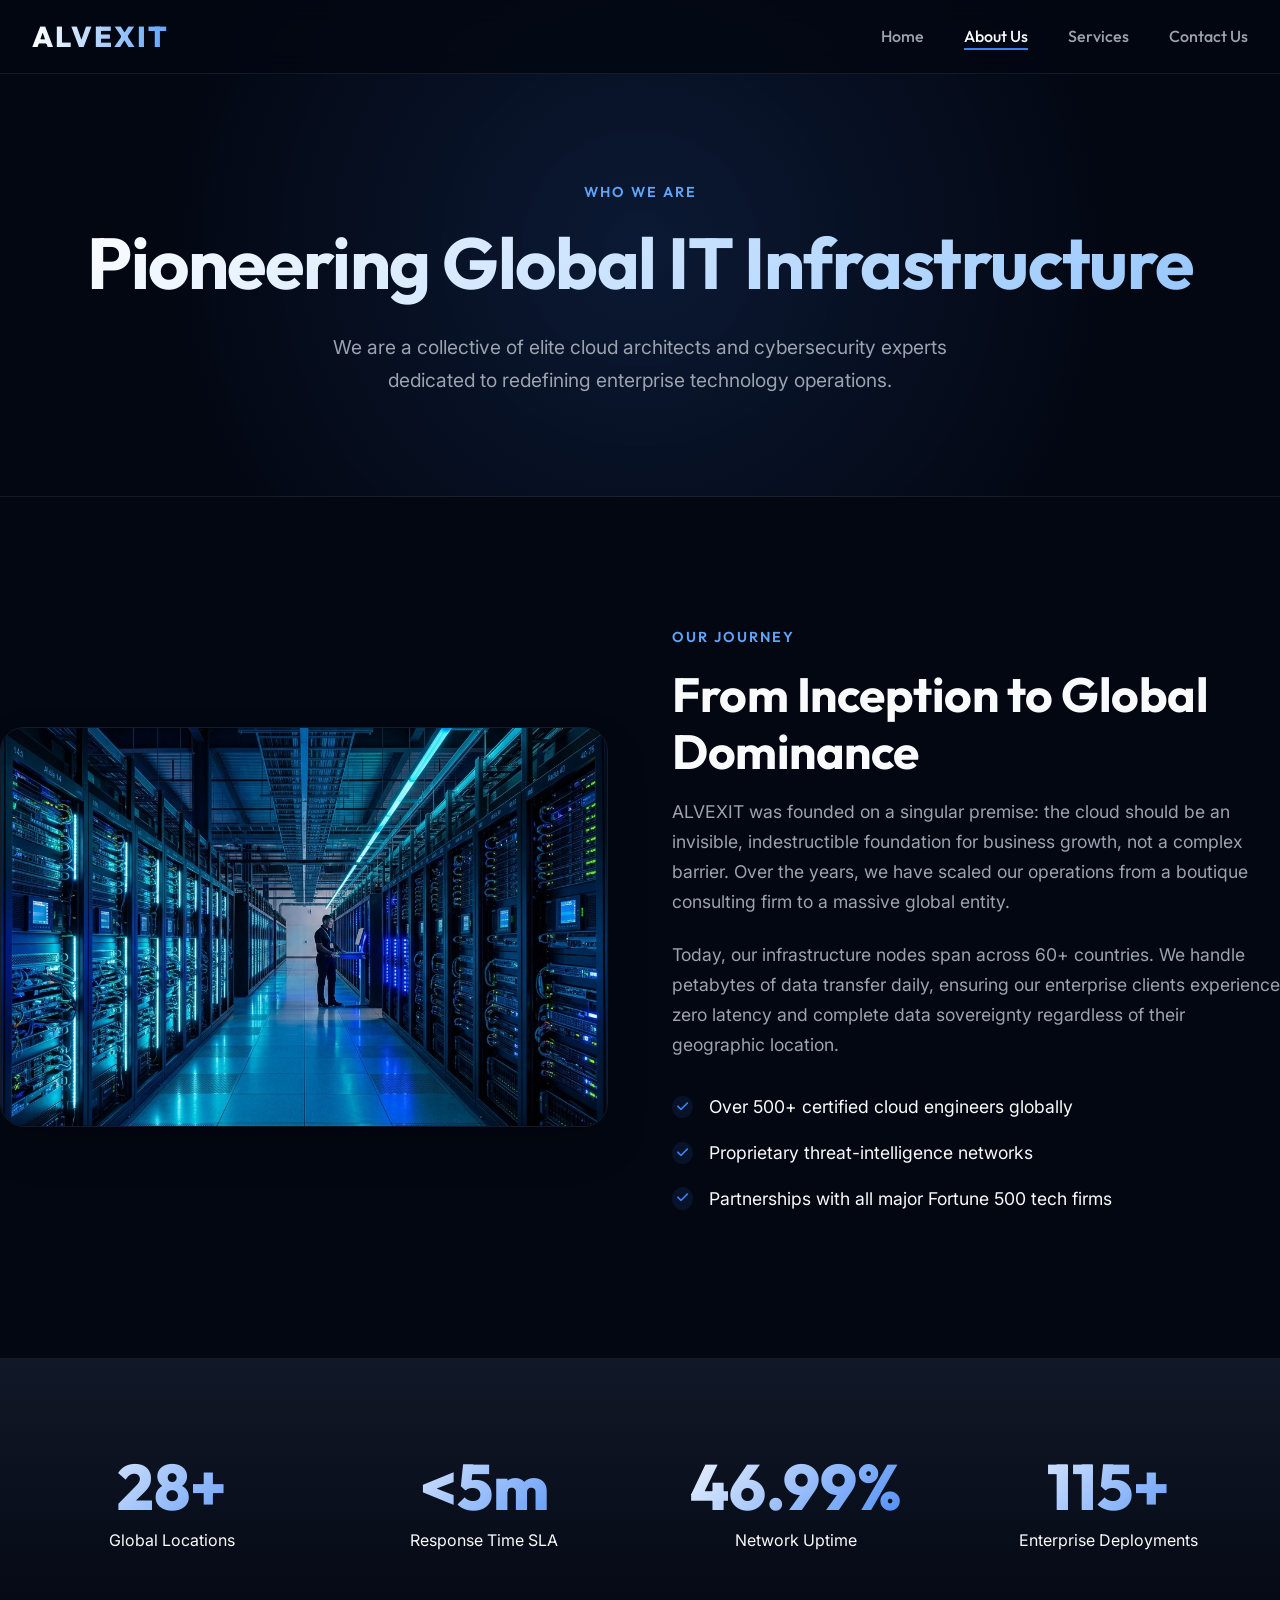
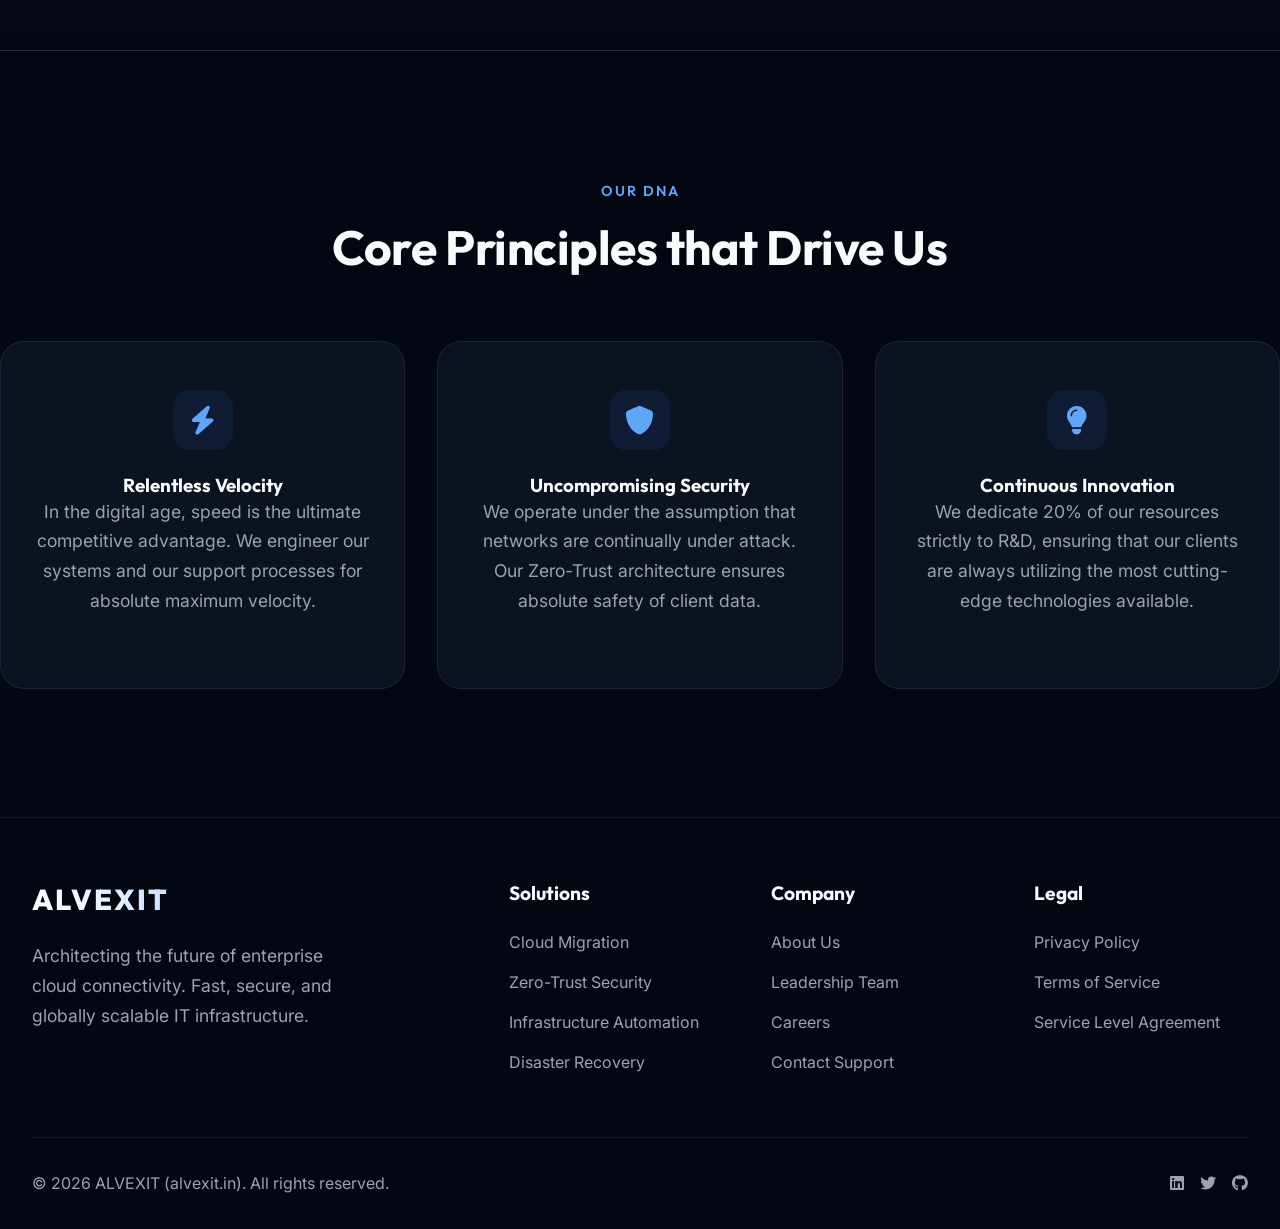
==== about.html @ c4c1284b "Add files via upload" ====
<!DOCTYPE html>
<html lang="en">
<head>
  <meta charset="UTF-8">
  <meta name="viewport" content="width=device-width, initial-scale=1.0">
  <title>About ALVEXIT | IT Cloud Solutions</title>
  <meta name="description" content="Learn about ALVEXIT, our global reach, and our mission to empower enterprise IT.">
  <link rel="stylesheet" href="css/style.css">
  <link rel="stylesheet" href="https://cdnjs.cloudflare.com/ajax/libs/font-awesome/6.4.0/css/all.min.css">
  <style>
    .page-header {
      padding: 180px 0 100px;
      text-align: center;
      background: radial-gradient(circle at center, rgba(59, 130, 246, 0.15) 0%, var(--primary-color) 70%);
      border-bottom: 1px solid var(--border-color);
    }
  </style>
</head>
<body>

  <!-- Navigation -->
  <header>
    <div class="container">
      <nav>
        <a href="index.html" class="logo-text">ALVEXIT</a>
        <div class="mobile-menu-btn">
          <div class="hamburger">
            <span></span>
            <span></span>
            <span></span>
          </div>
        </div>
        <ul class="nav-links">
          <li><a href="index.html">Home</a></li>
          <li><a href="about.html" class="active">About Us</a></li>
          <li><a href="services.html">Services</a></li>
          <li><a href="contact.html">Contact Us</a></li>
        </ul>
      </nav>
    </div>
  </header>

  <!-- Page Header -->
  <div class="page-header">
    <div class="container reveal">
      <span class="section-subtitle">Who We Are</span>
      <h1>Pioneering Global IT Infrastructure</h1>
      <p style="max-width: 700px; margin: 0 auto; font-size: 1.2rem;">We are a collective of elite cloud architects and cybersecurity experts dedicated to redefining enterprise technology operations.</p>
    </div>
  </div>

  <!-- Content Section -->
  <section class="section container">
    <div class="content-block reveal">
      <img src="images/server.png" alt="ALVEXIT Global Headquarters" class="content-image">
      <div>
        <span class="section-subtitle">Our Journey</span>
        <h2>From Inception to Global Dominance</h2>
        <p>ALVEXIT was founded on a singular premise: the cloud should be an invisible, indestructible foundation for business growth, not a complex barrier. Over the years, we have scaled our operations from a boutique consulting firm to a massive global entity.</p>
        <p>Today, our infrastructure nodes span across 60+ countries. We handle petabytes of data transfer daily, ensuring our enterprise clients experience zero latency and complete data sovereignty regardless of their geographic location.</p>
        <ul class="check-list">
          <li><i class="fas fa-check"></i> Over 500+ certified cloud engineers globally</li>
          <li><i class="fas fa-check"></i> Proprietary threat-intelligence networks</li>
          <li><i class="fas fa-check"></i> Partnerships with all major Fortune 500 tech firms</li>
        </ul>
      </div>
    </div>
  </section>

  <!-- Stats -->
  <section class="stats-section">
    <div class="container grid-4 reveal">
      <div class="stat-item">
        <div class="stat-number" data-target="60" data-suffix="+">0</div>
        <div class="stat-label">Global Locations</div>
      </div>
      <div class="stat-item">
        <div class="stat-number" data-target="10" data-prefix="<" data-suffix="m">0</div>
        <div class="stat-label">Response Time SLA</div>
      </div>
      <div class="stat-item">
        <div class="stat-number" data-target="99" data-suffix=".99%">0</div>
        <div class="stat-label">Network Uptime</div>
      </div>
      <div class="stat-item">
        <div class="stat-number" data-target="250" data-suffix="+">0</div>
        <div class="stat-label">Enterprise Deployments</div>
      </div>
    </div>
  </section>

  <!-- Core Values -->
  <section class="section container">
    <div class="section-header reveal">
      <span class="section-subtitle">Our DNA</span>
      <h2>Core Principles that Drive Us</h2>
    </div>
    <div class="grid-3 reveal">
      <div class="card" style="text-align: center;">
        <div class="card-icon" style="margin: 0 auto 1.5rem auto;"><i class="fas fa-bolt"></i></div>
        <h3>Relentless Velocity</h3>
        <p>In the digital age, speed is the ultimate competitive advantage. We engineer our systems and our support processes for absolute maximum velocity.</p>
      </div>
      <div class="card" style="text-align: center;">
        <div class="card-icon" style="margin: 0 auto 1.5rem auto;"><i class="fas fa-shield"></i></div>
        <h3>Uncompromising Security</h3>
        <p>We operate under the assumption that networks are continually under attack. Our Zero-Trust architecture ensures absolute safety of client data.</p>
      </div>
      <div class="card" style="text-align: center;">
        <div class="card-icon" style="margin: 0 auto 1.5rem auto;"><i class="fas fa-lightbulb"></i></div>
        <h3>Continuous Innovation</h3>
        <p>We dedicate 20% of our resources strictly to R&D, ensuring that our clients are always utilizing the most cutting-edge technologies available.</p>
      </div>
    </div>
  </section>

  <!-- Footer -->
  <footer>
    <div class="container">
      <div class="footer-grid">
        <div class="footer-col">
          <a href="index.html" class="logo-text" style="display: block; margin-bottom: 1.5rem;">ALVEXIT</a>
          <p style="max-width: 300px;">Architecting the future of enterprise cloud connectivity. Fast, secure, and globally scalable IT infrastructure.</p>
        </div>
        <div class="footer-col">
          <h4>Solutions</h4>
          <ul class="footer-links">
            <li><a href="services.html">Cloud Migration</a></li>
            <li><a href="services.html">Zero-Trust Security</a></li>
            <li><a href="services.html">Infrastructure Automation</a></li>
            <li><a href="services.html">Disaster Recovery</a></li>
          </ul>
        </div>
        <div class="footer-col">
          <h4>Company</h4>
          <ul class="footer-links">
            <li><a href="about.html">About Us</a></li>
            <li><a href="#">Leadership Team</a></li>
            <li><a href="#">Careers</a></li>
            <li><a href="contact.html">Contact Support</a></li>
          </ul>
        </div>
        <div class="footer-col">
          <h4>Legal</h4>
          <ul class="footer-links">
            <li><a href="#">Privacy Policy</a></li>
            <li><a href="#">Terms of Service</a></li>
            <li><a href="#">Service Level Agreement</a></li>
          </ul>
        </div>
      </div>
      <div class="footer-bottom">
        <div>&copy; 2026 ALVEXIT (alvexit.in). All rights reserved.</div>
        <div style="display: flex; gap: 1rem;">
          <a href="#" style="color: var(--text-muted);"><i class="fab fa-linkedin"></i></a>
          <a href="#" style="color: var(--text-muted);"><i class="fab fa-twitter"></i></a>
          <a href="#" style="color: var(--text-muted);"><i class="fab fa-github"></i></a>
        </div>
      </div>
    </div>
  </footer>

  <script src="js/main.js"></script>
</body>
</html>
---- css/style.css ----
@import url('https://fonts.googleapis.com/css2?family=Outfit:wght@300;400;500;600;700;800&family=Inter:wght@300;400;500;600&display=swap');

:root {
  --primary-color: #030712; /* Very dark, almost black blue */
  --secondary-color: #111827; /* Dark gray/blue */
  --accent-color: #3b82f6; /* Professional blue */
  --accent-light: #60a5fa; /* Lighter blue for gradients */
  --accent-glow: rgba(59, 130, 246, 0.2);
  --text-main: #f9fafb; /* Off white */
  --text-muted: #9ca3af; /* Gray */
  --border-color: rgba(255, 255, 255, 0.08);
  --card-bg: rgba(17, 24, 39, 0.7);
  --transition: all 0.4s cubic-bezier(0.4, 0, 0.2, 1);
}

* {
  margin: 0;
  padding: 0;
  box-sizing: border-box;
}

html {
  scroll-behavior: smooth;
}

body {
  background-color: var(--primary-color);
  color: var(--text-main);
  font-family: 'Inter', sans-serif;
  line-height: 1.7;
  overflow-x: hidden;
}

/* Typography */
h1, h2, h3, h4, h5, h6, .logo-text {
  font-family: 'Outfit', sans-serif;
  font-weight: 700;
  line-height: 1.2;
}

h1 {
  font-size: 4.5rem;
  letter-spacing: -0.02em;
  background: linear-gradient(135deg, #ffffff 0%, #93c5fd 100%);
  -webkit-background-clip: text;
  -webkit-text-fill-color: transparent;
  margin-bottom: 1.5rem;
}

h2 {
  font-size: 3rem;
  margin-bottom: 1rem;
  letter-spacing: -0.01em;
}

.section-subtitle {
  color: var(--accent-light);
  font-family: 'Outfit', sans-serif;
  font-weight: 600;
  text-transform: uppercase;
  letter-spacing: 2px;
  font-size: 0.9rem;
  margin-bottom: 1rem;
  display: block;
}

p {
  color: var(--text-muted);
  font-size: 1.1rem;
  margin-bottom: 1.5rem;
}

a {
  text-decoration: none;
  color: var(--text-main);
  transition: var(--transition);
}

/* Utilities */
.container {
  max-width: 1280px;
  margin: 0 auto;
  padding: 0 2rem;
}

.section {
  padding: 8rem 0;
}

.section-header {
  text-align: center;
  max-width: 800px;
  margin: 0 auto 4rem auto;
}

.btn {
  display: inline-flex;
  align-items: center;
  justify-content: center;
  padding: 1rem 2.5rem;
  border-radius: 9999px;
  font-family: 'Outfit', sans-serif;
  font-weight: 600;
  font-size: 1.1rem;
  cursor: pointer;
  transition: var(--transition);
  border: none;
  gap: 0.5rem;
}

.btn-primary {
  background: linear-gradient(135deg, var(--accent-color) 0%, #2563eb 100%);
  color: white;
  box-shadow: 0 4px 20px var(--accent-glow);
}

.btn-primary:hover {
  transform: translateY(-2px);
  box-shadow: 0 8px 30px rgba(59, 130, 246, 0.4);
}

.btn-outline {
  background: transparent;
  border: 1px solid rgba(255, 255, 255, 0.2);
  color: var(--text-main);
}

.btn-outline:hover {
  border-color: var(--accent-color);
  background: rgba(59, 130, 246, 0.05);
}

/* Header & Nav */
header {
  position: fixed;
  top: 0;
  width: 100%;
  z-index: 1000;
  background: rgba(3, 7, 18, 0.8);
  backdrop-filter: blur(12px);
  -webkit-backdrop-filter: blur(12px);
  border-bottom: 1px solid var(--border-color);
  padding: 1.2rem 0;
  transition: var(--transition);
}

nav {
  display: flex;
  justify-content: space-between;
  align-items: center;
}

.logo-text {
  font-size: 1.8rem;
  font-weight: 800;
  letter-spacing: 2px;
  background: linear-gradient(to right, #fff, var(--accent-light));
  -webkit-background-clip: text;
  -webkit-text-fill-color: transparent;
}

.nav-links {
  display: flex;
  gap: 2.5rem;
  list-style: none;
}

.nav-links a {
  font-family: 'Outfit', sans-serif;
  font-size: 1rem;
  font-weight: 500;
  color: var(--text-muted);
  position: relative;
}

.nav-links a:hover, .nav-links a.active {
  color: var(--text-main);
}

.nav-links a::after {
  content: '';
  position: absolute;
  width: 0;
  height: 2px;
  bottom: -4px;
  left: 0;
  background-color: var(--accent-color);
  transition: var(--transition);
}

.nav-links a:hover::after, .nav-links a.active::after {
  width: 100%;
}

.mobile-menu-btn {
  display: none;
  cursor: pointer;
  position: relative;
  z-index: 1001; /* Keep above nav links */
}

/* Custom Hamburger Animation */
.hamburger {
  width: 30px;
  height: 20px;
  position: relative;
}
.hamburger span {
  display: block;
  position: absolute;
  height: 2px;
  width: 100%;
  background: var(--text-main);
  border-radius: 2px;
  opacity: 1;
  left: 0;
  transform: rotate(0deg);
  transition: all 0.3s ease-in-out;
}
.hamburger span:nth-child(1) { top: 0px; }
.hamburger span:nth-child(2) { top: 8px; }
.hamburger span:nth-child(3) { top: 16px; }

.mobile-menu-btn.active .hamburger span:nth-child(1) {
  top: 8px;
  transform: rotate(135deg);
}
.mobile-menu-btn.active .hamburger span:nth-child(2) {
  opacity: 0;
  left: -20px;
}
.mobile-menu-btn.active .hamburger span:nth-child(3) {
  top: 8px;
  transform: rotate(-135deg);
}

/* Hero Section */
.hero {
  min-height: 100vh;
  display: flex;
  align-items: center;
  position: relative;
  padding-top: 100px;
  background-color: var(--primary-color);
  background-image: 
    linear-gradient(to right, rgba(255, 255, 255, 0.03) 1px, transparent 1px),
    linear-gradient(to bottom, rgba(255, 255, 255, 0.03) 1px, transparent 1px);
  background-size: 50px 50px;
  background-position: center center;
  overflow: hidden;
}

@keyframes pulseGlow {
  0% { transform: scale(1) translate(0, 0); opacity: 0.5; }
  33% { transform: scale(1.1) translate(20px, -20px); opacity: 0.8; }
  66% { transform: scale(0.9) translate(-20px, 20px); opacity: 0.6; }
  100% { transform: scale(1) translate(0, 0); opacity: 0.5; }
}

.hero::before {
  content: '';
  position: absolute;
  top: -10%;
  right: -5%;
  width: 600px;
  height: 600px;
  background: radial-gradient(circle, rgba(59,130,246,0.2) 0%, transparent 70%);
  border-radius: 50%;
  z-index: 0;
  filter: blur(60px);
  animation: pulseGlow 12s infinite alternate ease-in-out;
}

.hero::after {
  content: '';
  position: absolute;
  bottom: -10%;
  left: -5%;
  width: 500px;
  height: 500px;
  background: radial-gradient(circle, rgba(0,210,255,0.15) 0%, transparent 70%);
  border-radius: 50%;
  z-index: 0;
  filter: blur(60px);
  animation: pulseGlow 15s infinite alternate-reverse ease-in-out;
}

.hero-content {
  position: relative;
  z-index: 2;
  max-width: 850px;
  text-align: center;
  margin: 0 auto;
}

.hero p {
  font-size: 1.3rem;
  margin-bottom: 2.5rem;
  max-width: 700px;
  margin-inline: auto;
}

.hero-btns {
  display: flex;
  gap: 1.5rem;
  justify-content: center;
}

/* Feature/Stats/Cards */
.grid-3 {
  display: grid;
  grid-template-columns: repeat(auto-fit, minmax(320px, 1fr));
  gap: 2rem;
}

.grid-4 {
  display: grid;
  grid-template-columns: repeat(auto-fit, minmax(250px, 1fr));
  gap: 2rem;
}

.card {
  background: var(--card-bg);
  border: 1px solid var(--border-color);
  border-radius: 24px;
  padding: 3rem 2rem;
  transition: var(--transition);
  position: relative;
  overflow: hidden;
  backdrop-filter: blur(10px);
}

.card:hover {
  transform: translateY(-5px);
  border-color: rgba(59, 130, 246, 0.3);
  box-shadow: 0 20px 40px rgba(0,0,0,0.4);
}

.card-icon {
  width: 60px;
  height: 60px;
  background: rgba(59, 130, 246, 0.1);
  border-radius: 16px;
  display: flex;
  align-items: center;
  justify-content: center;
  font-size: 1.8rem;
  color: var(--accent-light);
  margin-bottom: 1.5rem;
}

/* Stats specific */
.stats-section {
  border-top: 1px solid var(--border-color);
  border-bottom: 1px solid var(--border-color);
  background: linear-gradient(180deg, var(--secondary-color) 0%, var(--primary-color) 100%);
  padding: 6rem 0;
}

.stat-item {
  text-align: center;
}

.stat-number {
  font-size: 4rem;
  font-weight: 800;
  font-family: 'Outfit', sans-serif;
  color: var(--text-main);
  background: linear-gradient(135deg, #fff, var(--accent-color));
  -webkit-background-clip: text;
  -webkit-text-fill-color: transparent;
  line-height: 1;
  margin-bottom: 0.5rem;
}

/* Content Blocks */
.content-block {
  display: grid;
  grid-template-columns: 1fr 1fr;
  gap: 4rem;
  align-items: center;
}

.content-block.reverse {
  direction: rtl;
}

.content-block.reverse > * {
  direction: ltr;
}

.image-placeholder {
  width: 100%;
  height: 400px;
  background: linear-gradient(45deg, var(--secondary-color), #1e293b);
  border-radius: 24px;
  border: 1px solid var(--border-color);
  display: flex;
  align-items: center;
  justify-content: center;
  color: var(--border-color);
  font-size: 4rem;
  box-shadow: 0 20px 40px rgba(0,0,0,0.2);
}

.content-image {
  width: 100%;
  height: 400px;
  object-fit: cover;
  border-radius: 24px;
  border: 1px solid var(--border-color);
  box-shadow: 0 20px 40px rgba(0,0,0,0.2);
}

.check-list {
  list-style: none;
  margin-top: 2rem;
}

.check-list li {
  display: flex;
  align-items: center;
  gap: 1rem;
  margin-bottom: 1rem;
  font-size: 1.1rem;
  color: var(--text-main);
}

.check-list i {
  color: var(--accent-color);
  background: rgba(59, 130, 246, 0.1);
  padding: 5px;
  border-radius: 50%;
  font-size: 0.8rem;
}

/* Form */
.contact-wrapper {
  background: var(--card-bg);
  border: 1px solid var(--border-color);
  border-radius: 32px;
  padding: 4rem;
  display: grid;
  grid-template-columns: 1fr 1.5fr;
  gap: 4rem;
}

.form-control {
  width: 100%;
  padding: 1.2rem;
  background: rgba(0,0,0,0.2);
  border: 1px solid var(--border-color);
  border-radius: 12px;
  color: white;
  font-family: 'Inter', sans-serif;
  font-size: 1rem;
  margin-bottom: 1.5rem;
  transition: var(--transition);
}

.form-control:focus {
  outline: none;
  border-color: var(--accent-color);
  background: rgba(59, 130, 246, 0.05);
}

textarea.form-control {
  height: 180px;
  resize: none;
}

/* Footer */
footer {
  border-top: 1px solid var(--border-color);
  padding: 4rem 0 2rem;
}

.footer-grid {
  display: grid;
  grid-template-columns: 2fr 1fr 1fr 1fr;
  gap: 3rem;
  margin-bottom: 3rem;
}

.footer-col h4 {
  color: var(--text-main);
  font-size: 1.2rem;
  margin-bottom: 1.5rem;
}

.footer-links {
  list-style: none;
}

.footer-links li {
  margin-bottom: 0.8rem;
}

.footer-links a {
  color: var(--text-muted);
}

.footer-links a:hover {
  color: var(--accent-light);
}

.footer-bottom {
  border-top: 1px solid var(--border-color);
  padding-top: 2rem;
  display: flex;
  justify-content: space-between;
  align-items: center;
  color: var(--text-muted);
}

/* Animations */
.reveal {
  opacity: 0;
  transform: translateY(30px);
  transition: all 0.8s cubic-bezier(0.4, 0, 0.2, 1);
}
.reveal.active {
  opacity: 1;
  transform: translateY(0);
}

/* Responsive */
@media (max-width: 1024px) {
  h1 { font-size: 3.5rem; }
  h2 { font-size: 2.5rem; }
  .section { padding: 6rem 0; }
  .content-block { gap: 3rem; }
}

@media (max-width: 992px) {
  .content-block, .contact-wrapper { grid-template-columns: 1fr; gap: 3rem; }
  .footer-grid { grid-template-columns: 1fr 1fr; gap: 2.5rem; }
  .hero::before { width: 400px; height: 400px; filter: blur(40px); }
  .hero::after { width: 300px; height: 300px; filter: blur(40px); }
}

@media (max-width: 768px) {
  h1 { font-size: 2.5rem; margin-bottom: 1rem; }
  h2 { font-size: 2rem; margin-bottom: 1rem; }
  p { font-size: 1rem; margin-bottom: 1.2rem; }
  
  .section { padding: 4rem 0; }
  .stats-section { padding: 3rem 0; }
  .container { padding: 0 1.5rem; }
  
  .hero { min-height: 80vh; padding-top: 100px; }
  .hero p { font-size: 1.1rem; margin-bottom: 2rem; }
  .hero-btns { flex-direction: column; gap: 1rem; }
  .btn { width: 100%; padding: 1rem; }
  
  .nav-links {
    position: fixed;
    top: 70px;
    left: -100%;
    width: 100%;
    height: calc(100vh - 70px);
    background: rgba(3, 7, 18, 0.95);
    backdrop-filter: blur(15px);
    -webkit-backdrop-filter: blur(15px);
    flex-direction: column;
    align-items: center;
    justify-content: center;
    gap: 2rem;
  }
  .nav-links.active { left: 0; }
  .nav-links a { font-size: 1.2rem; }
  .mobile-menu-btn { display: block; }
  
  .grid-3, .grid-4 { grid-template-columns: 1fr; gap: 1.5rem; }
  .card { padding: 2rem 1.5rem; }
  .stat-number { font-size: 3rem; }
  
  .content-image, .image-placeholder { height: 250px; }
  
  .contact-wrapper { padding: 2rem 1.5rem; gap: 2rem; }
  .contact-info h3 { font-size: 1.5rem; }
  
  .footer-bottom { flex-direction: column; gap: 1rem; text-align: center; }
}

@media (max-width: 480px) {
  h1 { font-size: 2rem; }
  h2 { font-size: 1.8rem; }
  .section-header { margin-bottom: 3rem; }
  .footer-grid { grid-template-columns: 1fr; gap: 2rem; }
  .stat-number { font-size: 2.5rem; }
}
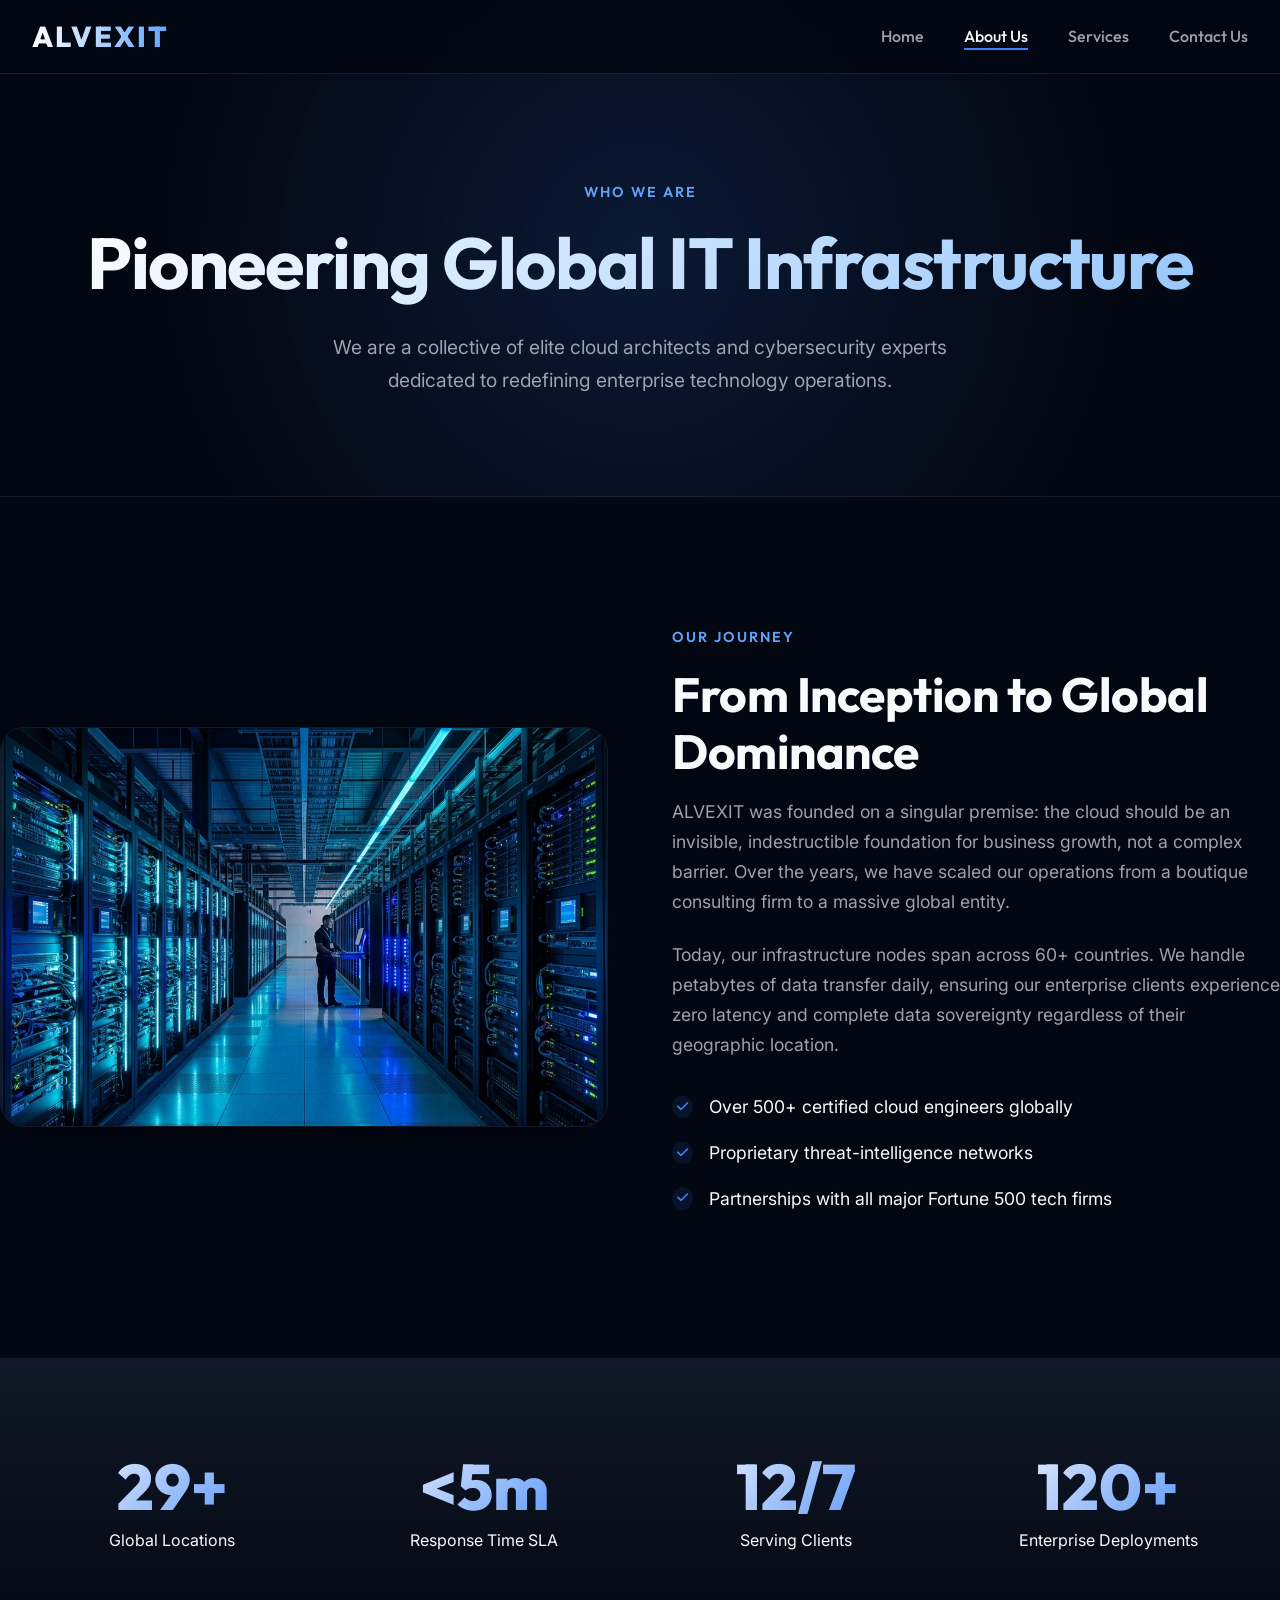
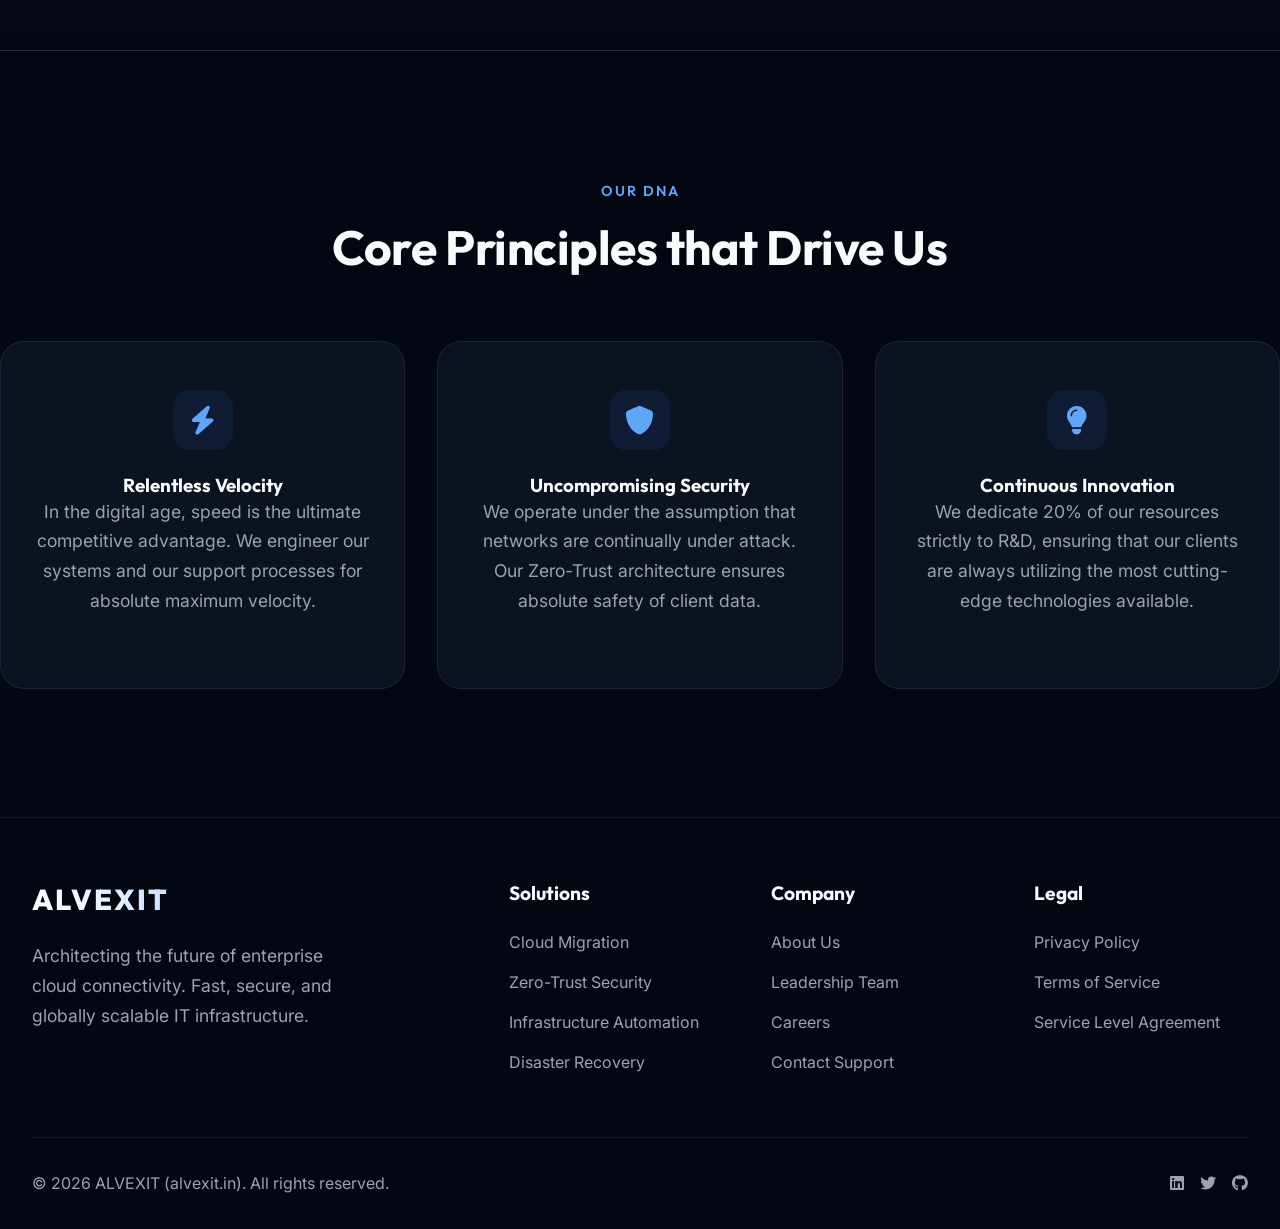
==== commit 906bfd09: "Add files via upload" ====
--- a/about.html
+++ b/about.html
@@ -79,8 +79,8 @@
         <div class="stat-label">Response Time SLA</div>
       </div>
       <div class="stat-item">
-        <div class="stat-number" data-target="99" data-suffix=".99%">0</div>
-        <div class="stat-label">Network Uptime</div>
+        <div class="stat-number" data-target="24" data-suffix="/7">0</div>
+        <div class="stat-label">Serving Clients</div>
       </div>
       <div class="stat-item">
         <div class="stat-number" data-target="250" data-suffix="+">0</div>
--- a/css/style.css
+++ b/css/style.css
@@ -112,11 +112,13 @@
   background: linear-gradient(135deg, var(--accent-color) 0%, #2563eb 100%);
   color: white;
   box-shadow: 0 4px 20px var(--accent-glow);
+  animation: btnPulse 2.5s infinite;
 }
 
 .btn-primary:hover {
-  transform: translateY(-2px);
-  box-shadow: 0 8px 30px rgba(59, 130, 246, 0.4);
+  animation: none;
+  transform: translateY(-3px);
+  box-shadow: 0 10px 30px rgba(59, 130, 246, 0.6);
 }
 
 .btn-outline {
@@ -285,19 +287,96 @@
   animation: pulseGlow 15s infinite alternate-reverse ease-in-out;
 }
 
-.hero-content {
+.hero-grid {
+  display: grid;
+  grid-template-columns: 1fr 1fr;
+  gap: 4rem;
+  align-items: center;
   position: relative;
   z-index: 2;
-  max-width: 850px;
-  text-align: center;
-  margin: 0 auto;
-}
-
-.hero p {
-  font-size: 1.3rem;
-  margin-bottom: 2.5rem;
-  max-width: 700px;
-  margin-inline: auto;
+}
+
+.hero-text {
+  text-align: left;
+}
+
+.hero-text h1 {
+  text-align: left;
+}
+
+.hero-visual {
+  position: relative;
+  width: 100%;
+  height: 550px;
+  display: flex;
+  align-items: center;
+  justify-content: center;
+}
+
+.hero-main-card {
+  width: 85%;
+  height: 80%;
+  background: var(--card-bg);
+  border: 1px solid var(--border-color);
+  border-radius: 32px;
+  backdrop-filter: blur(10px);
+  box-shadow: 0 30px 60px rgba(0,0,0,0.4);
+  display: flex;
+  flex-direction: column;
+  padding: 2.5rem;
+  justify-content: space-around;
+}
+
+.hmc-item {
+  display: flex;
+  align-items: center;
+  gap: 1rem;
+  padding: 1.2rem;
+  background: rgba(255,255,255,0.03);
+  border-radius: 16px;
+  border: 1px solid rgba(255,255,255,0.05);
+  box-shadow: 0 4px 15px rgba(0,0,0,0.1);
+}
+
+.floating-card {
+  position: absolute;
+  background: rgba(17, 24, 39, 0.95);
+  border: 1px solid rgba(255, 255, 255, 0.15);
+  border-radius: 20px;
+  padding: 1.5rem 2rem;
+  box-shadow: 0 25px 50px rgba(0,0,0,0.6);
+  backdrop-filter: blur(15px);
+  z-index: 10;
+}
+
+.fc-top-right {
+  top: 5%;
+  right: -5%;
+  animation: float 5s ease-in-out infinite;
+}
+
+.fc-bottom-left {
+  bottom: 5%;
+  left: -5%;
+  animation: float 7s ease-in-out infinite reverse;
+}
+
+.fc-label {
+  font-size: 0.8rem;
+  font-weight: 700;
+  color: var(--text-muted);
+  letter-spacing: 1px;
+  margin-bottom: 0.5rem;
+  text-transform: uppercase;
+  font-family: 'Outfit', sans-serif;
+}
+
+.fc-value {
+  font-size: 2.8rem;
+  font-weight: 800;
+  font-family: 'Outfit', sans-serif;
+  color: var(--accent-light);
+  line-height: 1;
 }
 
 .hero-btns {
@@ -331,9 +410,9 @@
 }
 
 .card:hover {
-  transform: translateY(-5px);
-  border-color: rgba(59, 130, 246, 0.3);
-  box-shadow: 0 20px 40px rgba(0,0,0,0.4);
+  transform: translateY(-10px) scale(1.02);
+  border-color: var(--accent-light);
+  box-shadow: 0 25px 50px -12px rgba(59, 130, 246, 0.3);
 }
 
 .card-icon {
@@ -410,6 +489,7 @@
   border-radius: 24px;
   border: 1px solid var(--border-color);
   box-shadow: 0 20px 40px rgba(0,0,0,0.2);
+  animation: float 6s ease-in-out infinite;
 }
 
 .check-list {
@@ -514,6 +594,18 @@
 }
 
 /* Animations */
+@keyframes float {
+  0% { transform: translateY(0px); }
+  50% { transform: translateY(-15px); }
+  100% { transform: translateY(0px); }
+}
+
+@keyframes btnPulse {
+  0% { box-shadow: 0 0 0 0 rgba(59, 130, 246, 0.5); }
+  70% { box-shadow: 0 0 0 15px rgba(59, 130, 246, 0); }
+  100% { box-shadow: 0 0 0 0 rgba(59, 130, 246, 0); }
+}
+
 .reveal {
   opacity: 0;
   transform: translateY(30px);
@@ -523,6 +615,19 @@
   opacity: 1;
   transform: translateY(0);
 }
+
+/* Stagger reveals */
+.grid-3 > div:nth-child(1) { transition-delay: 0.1s; }
+.grid-3 > div:nth-child(2) { transition-delay: 0.2s; }
+.grid-3 > div:nth-child(3) { transition-delay: 0.3s; }
+.grid-3 > div:nth-child(4) { transition-delay: 0.4s; }
+.grid-3 > div:nth-child(5) { transition-delay: 0.5s; }
+.grid-3 > div:nth-child(6) { transition-delay: 0.6s; }
+
+.grid-4 > div:nth-child(1) { transition-delay: 0.1s; }
+.grid-4 > div:nth-child(2) { transition-delay: 0.2s; }
+.grid-4 > div:nth-child(3) { transition-delay: 0.3s; }
+.grid-4 > div:nth-child(4) { transition-delay: 0.4s; }
 
 /* Responsive */
 @media (max-width: 1024px) {
@@ -530,13 +635,19 @@
   h2 { font-size: 2.5rem; }
   .section { padding: 6rem 0; }
   .content-block { gap: 3rem; }
+  .hero-visual { height: 450px; }
 }
 
 @media (max-width: 992px) {
-  .content-block, .contact-wrapper { grid-template-columns: 1fr; gap: 3rem; }
+  .hero-grid, .content-block, .contact-wrapper { grid-template-columns: 1fr; gap: 3rem; }
+  .hero-text { text-align: center; }
+  .hero-text h1 { text-align: center; }
+  .hero-btns { justify-content: center !important; }
   .footer-grid { grid-template-columns: 1fr 1fr; gap: 2.5rem; }
   .hero::before { width: 400px; height: 400px; filter: blur(40px); }
   .hero::after { width: 300px; height: 300px; filter: blur(40px); }
+  .fc-top-right { right: 5%; }
+  .fc-bottom-left { left: 5%; }
 }
 
 @media (max-width: 768px) {
@@ -549,7 +660,7 @@
   .container { padding: 0 1.5rem; }
   
   .hero { min-height: 80vh; padding-top: 100px; }
-  .hero p { font-size: 1.1rem; margin-bottom: 2rem; }
+  .hero p { font-size: 1.1rem; margin-bottom: 2rem; text-align: center; }
   .hero-btns { flex-direction: column; gap: 1rem; }
   .btn { width: 100%; padding: 1rem; }
   
@@ -577,6 +688,16 @@
   
   .content-image, .image-placeholder { height: 250px; }
   
+  /* Hero Visual Fixes for Mobile */
+  .hero-visual { height: auto; padding: 2rem 0; margin-top: 1rem; }
+  .hero-main-card { width: 100%; height: auto; padding: 1.5rem; gap: 1rem; }
+  .hmc-item { padding: 0.8rem; font-size: 0.9rem; }
+  .floating-card { padding: 1rem; }
+  .fc-label { font-size: 0.65rem; }
+  .fc-value { font-size: 1.8rem; }
+  .fc-top-right { top: 0; right: -10px; }
+  .fc-bottom-left { bottom: 0; left: -10px; }
+  
   .contact-wrapper { padding: 2rem 1.5rem; gap: 2rem; }
   .contact-info h3 { font-size: 1.5rem; }
   
@@ -589,4 +710,10 @@
   .section-header { margin-bottom: 3rem; }
   .footer-grid { grid-template-columns: 1fr; gap: 2rem; }
   .stat-number { font-size: 2.5rem; }
-}
+  
+  /* Micro tweaks for tiny screens */
+  .hero-main-card { width: 95%; margin: 0 auto; }
+  .fc-top-right { top: -10px; right: 0; }
+  .fc-bottom-left { bottom: -10px; left: 0; }
+  .fc-value { font-size: 1.4rem; }
+}
